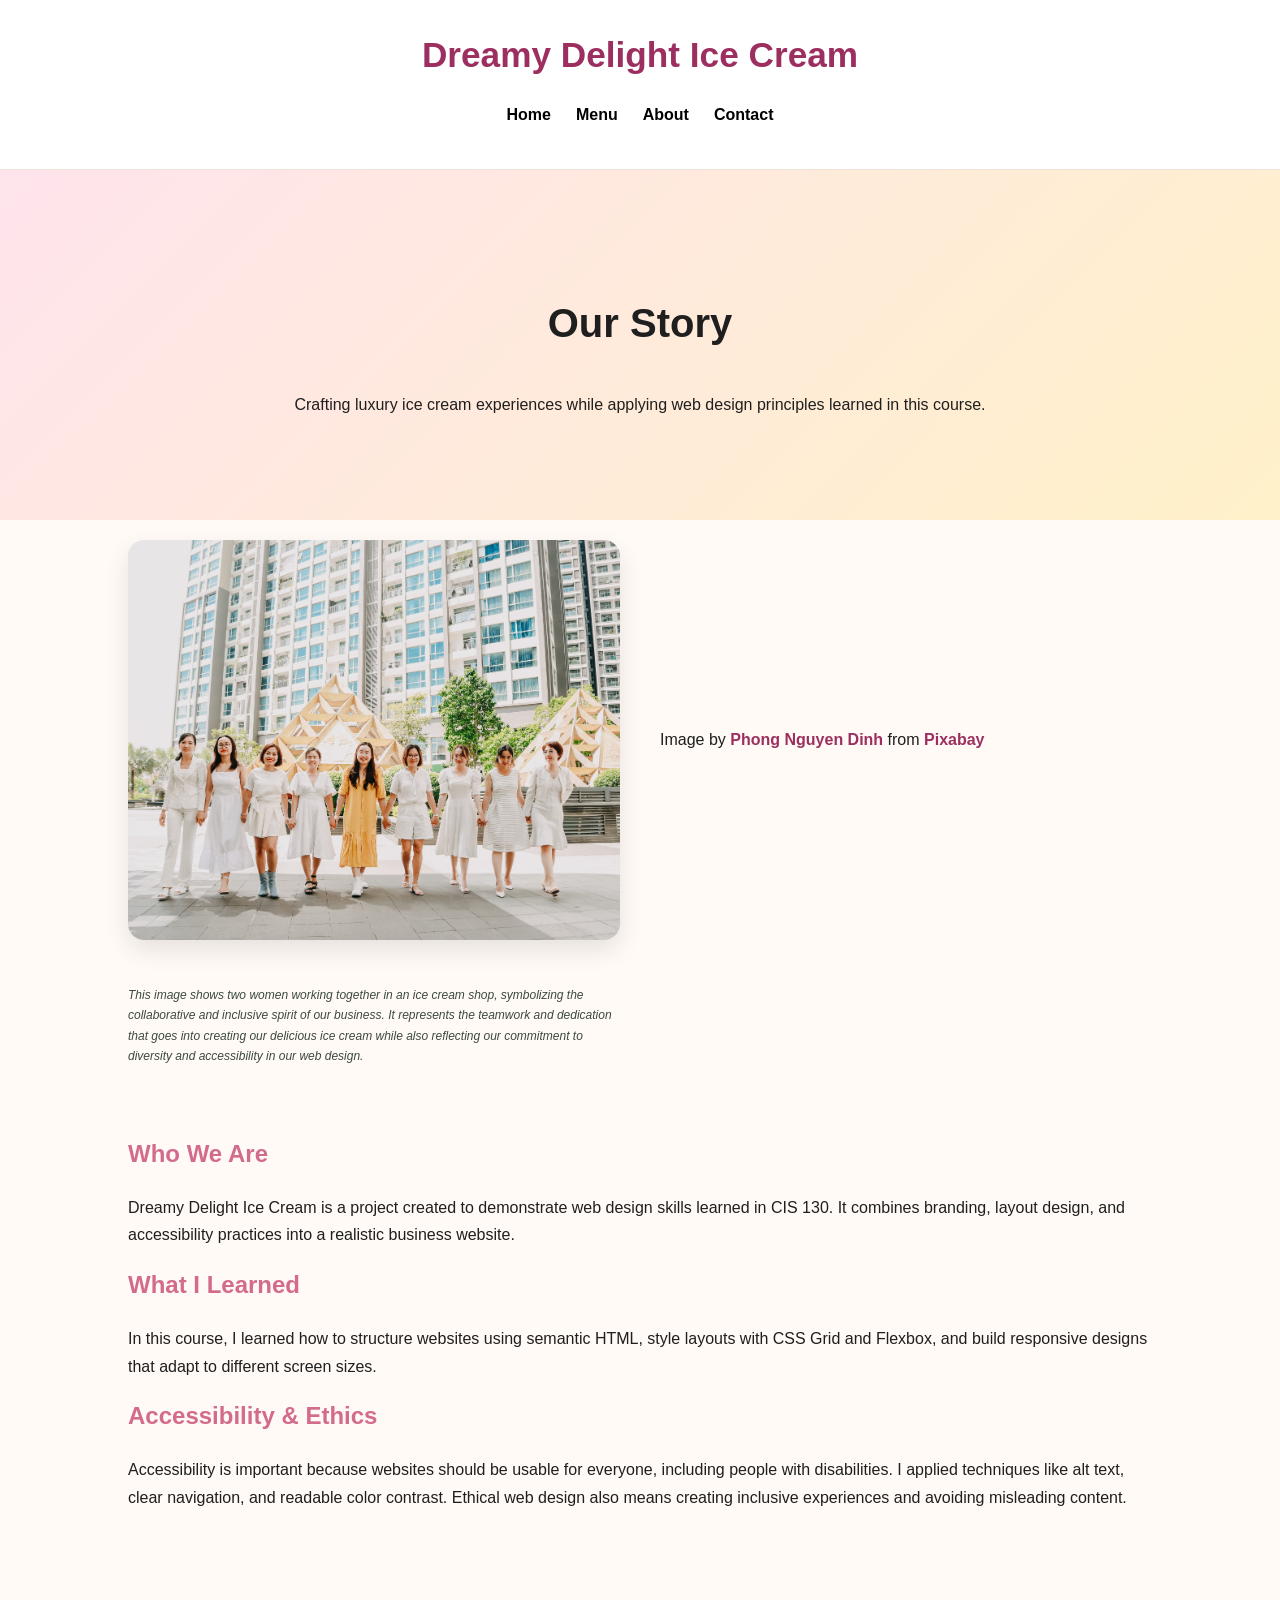
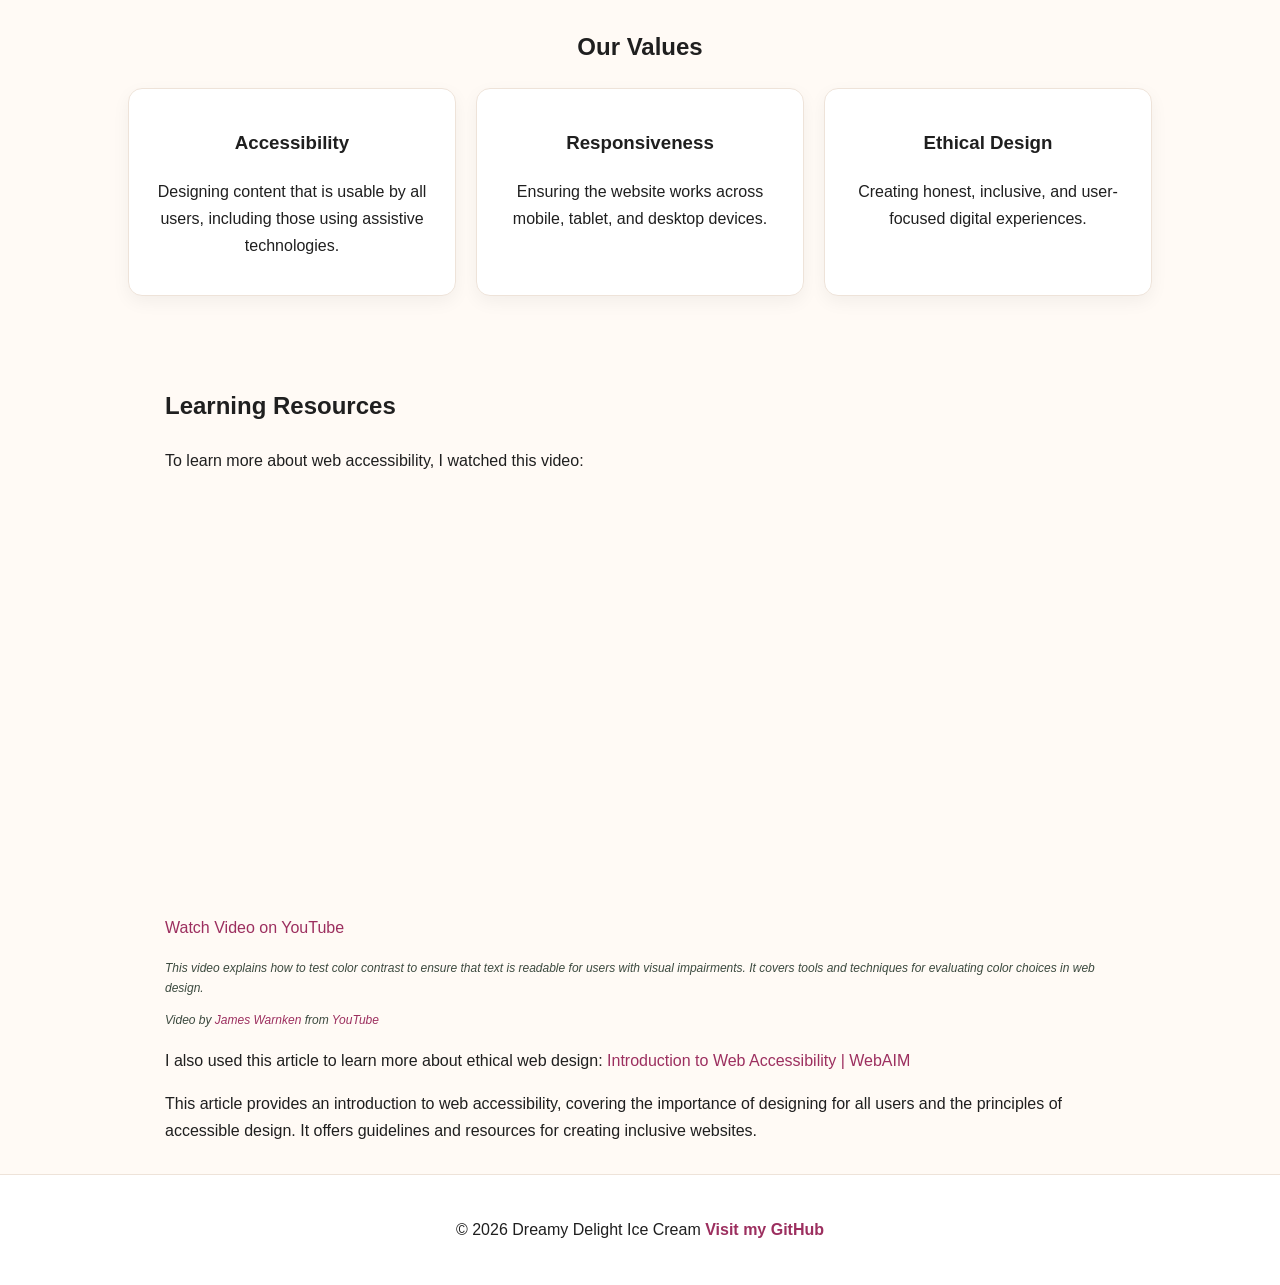
==== pages/about.html @ 5feffbff "Add files via upload" ====
<!-- About HTML Code -->

<!-- Images used in this project are sourced from Pixabay, a platform offering free images under the 
 Pixabay license. These images are free to use without attribution, but I have credited the photographers 
 here for ethical reasons.:

-->

<!DOCTYPE html>
<html lang="en">

<head>
    <meta charset="UTF-8">
    <meta name="viewport" content="width=device-width, initial-scale=1.0">
    <title>About | Dreamy Delight Ice Cream</title>
    <link rel="stylesheet" href="../styles.css">
</head>

<body>

    <a class="skip-link" href="#main-content">Skip to main content</a>

    <header class="site-header">
        <div class="name">Dreamy Delight Ice Cream</div>

        <nav aria-label="Main Navigation">
            <ul class="navbar-links">
                <li><a href="../index.html">Home</a></li>
                <li><a href="menu.html">Menu</a></li>
                <li><a href="about.html">About</a></li>
                <li><a href="contact.html">Contact</a></li>
            </ul>
        </nav>
    </header>

    <main id="main-content">
 
        <section class="about-hero fade-in">
            <div class="about-hero-content">
                <h1>Our Story</h1>
                <p>Crafting luxury ice cream experiences while applying web design principles learned in this course.
                </p>
            </div>
        </section>
 
        <section class="about-section fade-in">

            <div class="about-grid">
 
                <img src="../images/us.jpg" alt="Women working together" class="about-image" loading="lazy">
                <p>Image by <a
                        href="https://pixabay.com/users/peterpenphoto-24679275/?utm_source=link-attribution&utm_medium=referral&utm_campaign=image&utm_content=7297355">Phong
                        Nguyen Dinh</a> from <a
                        href="https://pixabay.com//?utm_source=link-attribution&utm_medium=referral&utm_campaign=image&utm_content=7297355">Pixabay</a>
                </p>

                <p class="description">
                    This image shows two women working together in an ice cream shop, symbolizing the collaborative and
                    inclusive spirit of our business. It represents the teamwork and dedication that goes into creating
                    our delicious ice cream while also reflecting our commitment to diversity and accessibility in our
                    web design.
                </p>
        </section>

        <section class="about-section fade-in">
            <div class="about-text">
                <h2>Who We Are</h2>
                <p>
                    Dreamy Delight Ice Cream is a project created to demonstrate web design skills learned in CIS
                    130.
                    It combines branding, layout design, and accessibility practices into a realistic business
                    website.
                </p>

                <h2>What I Learned</h2>
                <p>
                    In this course, I learned how to structure websites using semantic HTML, style layouts with CSS
                    Grid
                    and Flexbox, and build responsive designs that adapt to different screen sizes.
                </p>

                <h2>Accessibility & Ethics</h2>
                <p>
                    Accessibility is important because websites should be usable for everyone, including people with
                    disabilities. I applied techniques like alt text, clear navigation, and readable color contrast.
                    Ethical web design also means creating inclusive experiences and avoiding misleading content.
                </p>
            </div>

        </section>
 
        <section class="values fade-in">

            <h2>Our Values</h2>

            <div class="values-grid">

                <div class="value-card">
                    <h3>Accessibility</h3>
                    <p>Designing content that is usable by all users, including those using assistive technologies.</p>
                </div>

                <div class="value-card">
                    <h3>Responsiveness</h3>
                    <p>Ensuring the website works across mobile, tablet, and desktop devices.</p>
                </div>

                <div class="value-card">
                    <h3>Ethical Design</h3>
                    <p>Creating honest, inclusive, and user-focused digital experiences.</p>
                </div>

            </div>

        </section>
 
        <section class="section fade-in">
            <h2>Learning Resources</h2>

            <p>
                To learn more about web accessibility, I watched this video:
            </p>

            <iframe src="https://www.youtube.com/embed/4qglOhoN7Gc?si=ig3dPEOPK-w_dkqC"
                title="YouTube video player" 
                allow="accelerometer; autoplay; clipboard-write; encrypted-video; gyroscope; picture-in-picture; web-share"
                referrerpolicy="strict-origin-when-cross-origin" allowfullscreen loading="lazy"></iframe>

            <p class="download">
                <a href="https://www.youtube.com/watch?v=4qglOhoN7Gc" target="_blank">
                    Watch Video on YouTube</a>
            </p>

            <p class="description">
                This video explains how to test color contrast to ensure that text is readable for users with visual
                impairments. It covers tools and techniques for evaluating color choices in web design.
            </p>

            <p class="attribution">
                Video by
                <a href="https://www.youtube.com/@jameswarnken" target="_blank">James Warnken</a>
                from
                <a href="https://www.youtube.com/">YouTube</a>
            </p>

            <p>
                I also used this article to learn more about ethical web design:
                <a href="https://webaim.org/intro/" target="_blank">
                    Introduction to Web Accessibility | WebAIM
                </a>
            </p>

            <p>
                This article provides an introduction to web accessibility, covering the importance of designing for
                all users and the principles of accessible design. It offers guidelines and resources for creating
                inclusive websites.
            </p>
        </section>

    </main>

    <footer>
        <p>&copy; 2026 Dreamy Delight Ice Cream
            <a href="https://github.com/danny-smile">Visit my GitHub </a>
        </p>
    </footer>

</body>

</html>
---- styles.css ----
:root {
    --cream: #fffaf5;
    --pink: #9c2f5f;
    --gold: #ffd166;
    --dark: #1f1f1f;
    --muted: #000000;
    --border: #eee3d9;
}

body {
    margin: 0;
    font-family: Arial, sans-serif;
    background: var(--cream);
    color: var(--dark);
    line-height: 1.7;
}

.skip-link {
    position: absolute;
    top: -40px;
    left: 10px;
    background: white;
    padding: 8px 12px;
    border-radius: 6px;
    text-decoration: none;
    font-weight: bold;
    z-index: 1000;
}

.skip-link:focus {
    top: 10px;
}

.site-header {
    text-align: center;
    padding: 25px 15px;
    background: white;
    border-bottom: 1px solid var(--border);
}

.name {
    font-size: 2.2rem;
    color: var(--pink);
    font-weight: bold;
}

.navbar-links {
    list-style: none;
    display: flex;
    justify-content: center;
    gap: 25px;
    padding: 0;
}

.navbar-links a {
    text-decoration: none;
    color: var(--muted);
    font-weight: 600;
}

.navbar-links a:hover {
    color: var(--pink);
}

.hero-full {
    min-height: 70vh;
    display: flex;
    align-items: center;
    justify-content: center;
    text-align: center;

    background: linear-gradient(135deg, #ffe4ec, #fff1c9);
    position: relative;
    padding: 80px 20px;
}

.hero-content h1 {
    font-size: clamp(2.2rem, 5vw, 3rem);
    font-weight: 700;
    letter-spacing: -0.5px;
}

.tagline {
    margin-top: 15px;
    font-size: 1.1rem;
    color: var(--muted);
    line-height: 1.6;
}

@keyframes heroFade {
    to {
        opacity: 1;
        transform: translateY(0);
    }
}

.hero-actions {
    display: flex;
    justify-content: center;
    gap: 15px;
    flex-wrap: wrap;
}

.button {
    padding: 12px 20px;
    border-radius: 10px;
    font-weight: 600;
    text-decoration: none;
    transition: all 0.3s ease;
}

.button:hover,
.button:focus {
    transform: scale(1.05);
    opacity: 0.9;
}

.btn:focus {
    background-color: #222;
    color: white;
}

.button.primary {
    background: #ffd166;
    color: black;
}

.button.primary:hover {
    background: #ffbf3f;
}

.button.secondary {
    border: 1px solid #ddd;
    color: #333;
    background: white;
}

.button.secondary:hover {
    background: #f5f5f5;
}

.strip-card {
    display: flex;
    flex-direction: column;
    align-items: center;
    text-align: center;
    gap: 12px;
    background: white;
    padding: 15px;
    border-radius: 16px;
    transition: all 0.3s ease;
}

.strip-card img {
    width: 300px;
    height: 250px;
    object-fit: cover;
    border-radius: 16px;
}

.image-strip {
    display: flex;
    gap: 20px;
    padding: 60px 10%;
    flex-wrap: wrap;
    justify-content: center;
}

.strip-card:hover {
    transform: scale(1.03);
}

a:focus {
    outline: 3px solid var(--gold);
    outline-offset: 3px;
}

.strip-card h3 {
    color: var(--dark);
    font-size: 1.1rem;
    margin: 0;
}

.sr-only {
    position: absolute;
    width: 1px;
    height: 1px;
    overflow: hidden;
}

.section {
    max-width: 950px;
    margin: 30px auto;
    padding: 0 20px;
}

.section a {
    color: var(--pink);
    text-decoration: none;
}

.section a:hover {
    color: var(--dark);
    text-decoration: underline;
}

.grid {
    display: grid;
    grid-template-columns: repeat(auto-fit, minmax(220px, 1fr));
    gap: 20px;
}

.card {
    background: white;
    padding: 20px;
    border-radius: 14px;
    border: 1px solid var(--border);
    text-align: center;
}

.fade-in {
    opacity: 0;
    transform: translateY(30px);
    animation: fadeUp 1s ease forwards;
}

.fade-in:nth-of-type(1) {
    animation-delay: 0.2s;
}

.fade-in:nth-of-type(2) {
    animation-delay: 0.4s;
}

.fade-in:nth-of-type(3) {
    animation-delay: 0.6s;
}

.fade-in:nth-of-type(4) {
    animation-delay: 0.8s;
}

@keyframes fadeUp {
    to {
        opacity: 1;
        transform: translateY(0);
    }
}

a:focus, button:focus {
    outline: 3px solid #9c2f5f;
    outline-offset: 3px;
}

.videoItems audio {
    width: 100%;
    margin-top: 10px;
}

.fade-in .description,
.fade-in .attribution {
    font-style: italic;
    margin-top: 5px;
    color: #3c4a3f;
    font-size: 12px;
}

iframe {
    width: 100%;
    height: 400px;
    border: 0;
}

/* Menu design */
.menu-hero {
    height: 300px;
    background: linear-gradient(135deg, #ffe4ec, #fff1c9);
    display: flex;
    align-items: center;
    justify-content: center;
    text-align: center;
}

.menu-hero-content h1 {
    font-size: 2.5rem;
    margin: 0;
}

.product-grid {
    display: grid;
    grid-template-columns: repeat(auto-fit, minmax(230px, 1fr));
    gap: 25px;
    padding: 40px 8%; 
}

.product-card {
    transition: transform 0.25s ease, box-shadow 0.25s ease;
}

.product-card:hover {
    transform: translateY(-6px);
    box-shadow: 0 12px 30px rgba(0,0,0,0.08);
}

.product-image {
    width: 100%;
    height: 180px;
    object-fit: cover;
    border-radius: 12px;
}

.desc {
    font-size: 0.9rem;
    color: #000000;
    font-weight: 600;
}

.price {
    font-weight: bold;
    margin: 5px 0;
    color: #9c2f5f;
}

.btn {
    padding: 12px;
    background: #ffd166;
    border: none;
    border-radius: 8px;
    font-weight: bold;
    cursor: pointer;
}

.btn:hover {
    background: #ffbf3f;
}

/* About design */
.about-hero {
    height: 350px;
    background: linear-gradient(135deg, #ffe4ec, #fff1c9);
    display: flex;
    align-items: center;
    justify-content: center;
    text-align: center;
}

.about-hero-content h1 {
    font-size: 2.5rem;
}

.about-section {
    padding: 20px 10%;
}

.about-grid {
    display: grid;
    grid-template-columns: 1fr 1fr;
    gap: 40px;
    align-items: center;
}

.about-image {
    width: 100%;
    height: 400px;
    object-fit: cover;
    border-radius: 16px;
    box-shadow: 0 10px 25px rgba(0, 0, 0, 0.1);
}

.about-grid p a {
    color: var(--pink);
    text-decoration: none;
    font-weight: 600;
}

.about-grid p a:hover {
    color: var(--dark);
    text-decoration: underline;
}

.about-text h2 {
    color: #d36b8d;
    margin-top: 15px;
}

.values {
    text-align: center;
    padding: 60px 10%;
}

.values-grid {
    display: grid;
    grid-template-columns: repeat(auto-fit, minmax(220px, 1fr));
    gap: 20px;
    margin-top: 20px;
}

.value-card {
    background: white;
    padding: 20px;
    border-radius: 14px;
    border: 1px solid #eee3d9;
    box-shadow: 0 6px 18px rgba(0, 0, 0, 0.05);
}

@media (max-width: 800px) {
    .about-grid {
        grid-template-columns: 1fr;
        text-align: center;
    }

    .about-image {
        height: 250px;
    }
}

/* Contact design */
.contact-hero {
    height: 300px;
    background: linear-gradient(135deg, #ffe4ec, #fff1c9);
    display: flex;
    align-items: center;
    justify-content: center;
    text-align: center;
}

.contact-hero h1 {
    font-size: 2.5rem;
}

.contact-section {
    padding: 60px 10%;
}

.contact-grid {
    display: grid;
    grid-template-columns: 1fr 1fr;
    gap: 40px;
}

.contact-form {
    background: white;
    padding: 25px;
    border-radius: 16px;
    border: 1px solid #eee3d9;
    box-shadow: 0 6px 18px rgba(0, 0, 0, 0.05);
}

.contact-form form {
    display: flex;
    flex-direction: column;
    gap: 12px;
}

.contact-form input,
.contact-form textarea,
.contact-form select {
    padding: 10px;
    border: 1px solid #eee3d9;
    border-radius: 8px;
}

.contact-info {
    background: #fffaf5;
    padding: 25px;
    border-radius: 16px;
    border: 1px solid #eee3d9;
}

.map-section {
    text-align: center;
    padding: 40px 10%;
}

.map-container {
    margin-top: 20px;
}

.map-container iframe {
    width: 100%;
    height: 350px;
    border: none;
    border-radius: 16px;
}

.info-table {
    width: 100%;
    border-collapse: collapse;
    margin-top: 15px;
    background: white;
    border-radius: 12px;
    overflow: hidden;
    border: 1px solid #eee3d9;
}

.info-table th,
.info-table td {
    padding: 12px 14px;
    text-align: left;
    border-bottom: 1px solid #eee3d9;
}

.info-table th {
    background: #fff1c9;
    font-weight: 700;
    width: 40%;
}

.info-table td {
    color: #444;
}

.info-table tr:last-child th,
.info-table tr:last-child td {
    border-bottom: none;
}

.featured-banner {
    background: linear-gradient(135deg, #fbeaff, #ffe4ec);
    text-align: center;
    padding: 60px 20px;
    margin: 40px 0;
    border-radius: 20px;
}

.featured-label {
    font-size: 0.9rem;
    letter-spacing: 1px;
    text-transform: uppercase;
    color: #555;
    margin-bottom: 10px;
}

.featured-banner h2 {
    font-size: 2.5rem;
    margin: 10px 0;
}

.featured-desc {
    max-width: 500px;
    margin: 0 auto 20px;
    color: #444;
}

.featured-banner .button {
    margin-top: 10px;
}

.external-link {
    color: #d36b8d;
    font-weight: bold;
    text-decoration: none;
}

.external-link:hover {
    color: #1f1f1f;
    text-decoration: underline;
}

.video-section video {
    width: 100%;
    max-width: 900px;
    height: auto;
    display: block;
    margin: 20px auto;
    border-radius: 14px;
    box-shadow: 0 8px 20px rgba(0, 0, 0, 0.12);
}
 
.video-section {
    padding: 40px 10%;
    text-align: center;
}
 
.video-section h2 {
    margin-bottom: 20px;
    color: var(--pink);
}

.video-section h3 {
    margin-top: 15px;
    margin-bottom: 10px; 
}
 
.video-section p {
    max-width: 700px;
    margin: 10px auto;
    color: #444;
    line-height: 1.6;
}

.video-section a {
    color: var(--pink);
    text-decoration: none;
    font-weight: 600;
}

.video-section a:hover {
    color: var(--dark);
    text-decoration: underline;
}   

footer {
    text-align: center;
    padding: 25px;
    background: white;
    border-top: 1px solid var(--border);
}

footer a {
    color: var(--pink);
    text-decoration: none;
    font-weight: bold;
}

footer a:hover {
    text-decoration: underline;
    color: var(--dark);
} 

 
@media (max-width: 900px) {
    .site-header {
        flex-direction: column;
        text-align: center;
    }
}
 
@media (max-width: 600px) {
    html {
        font-size: 15px;
    }

    .navbar-links {
        flex-direction: column;
        align-items: center;
    }

    section {
        padding: 1.2rem 0.8rem;
    }
}
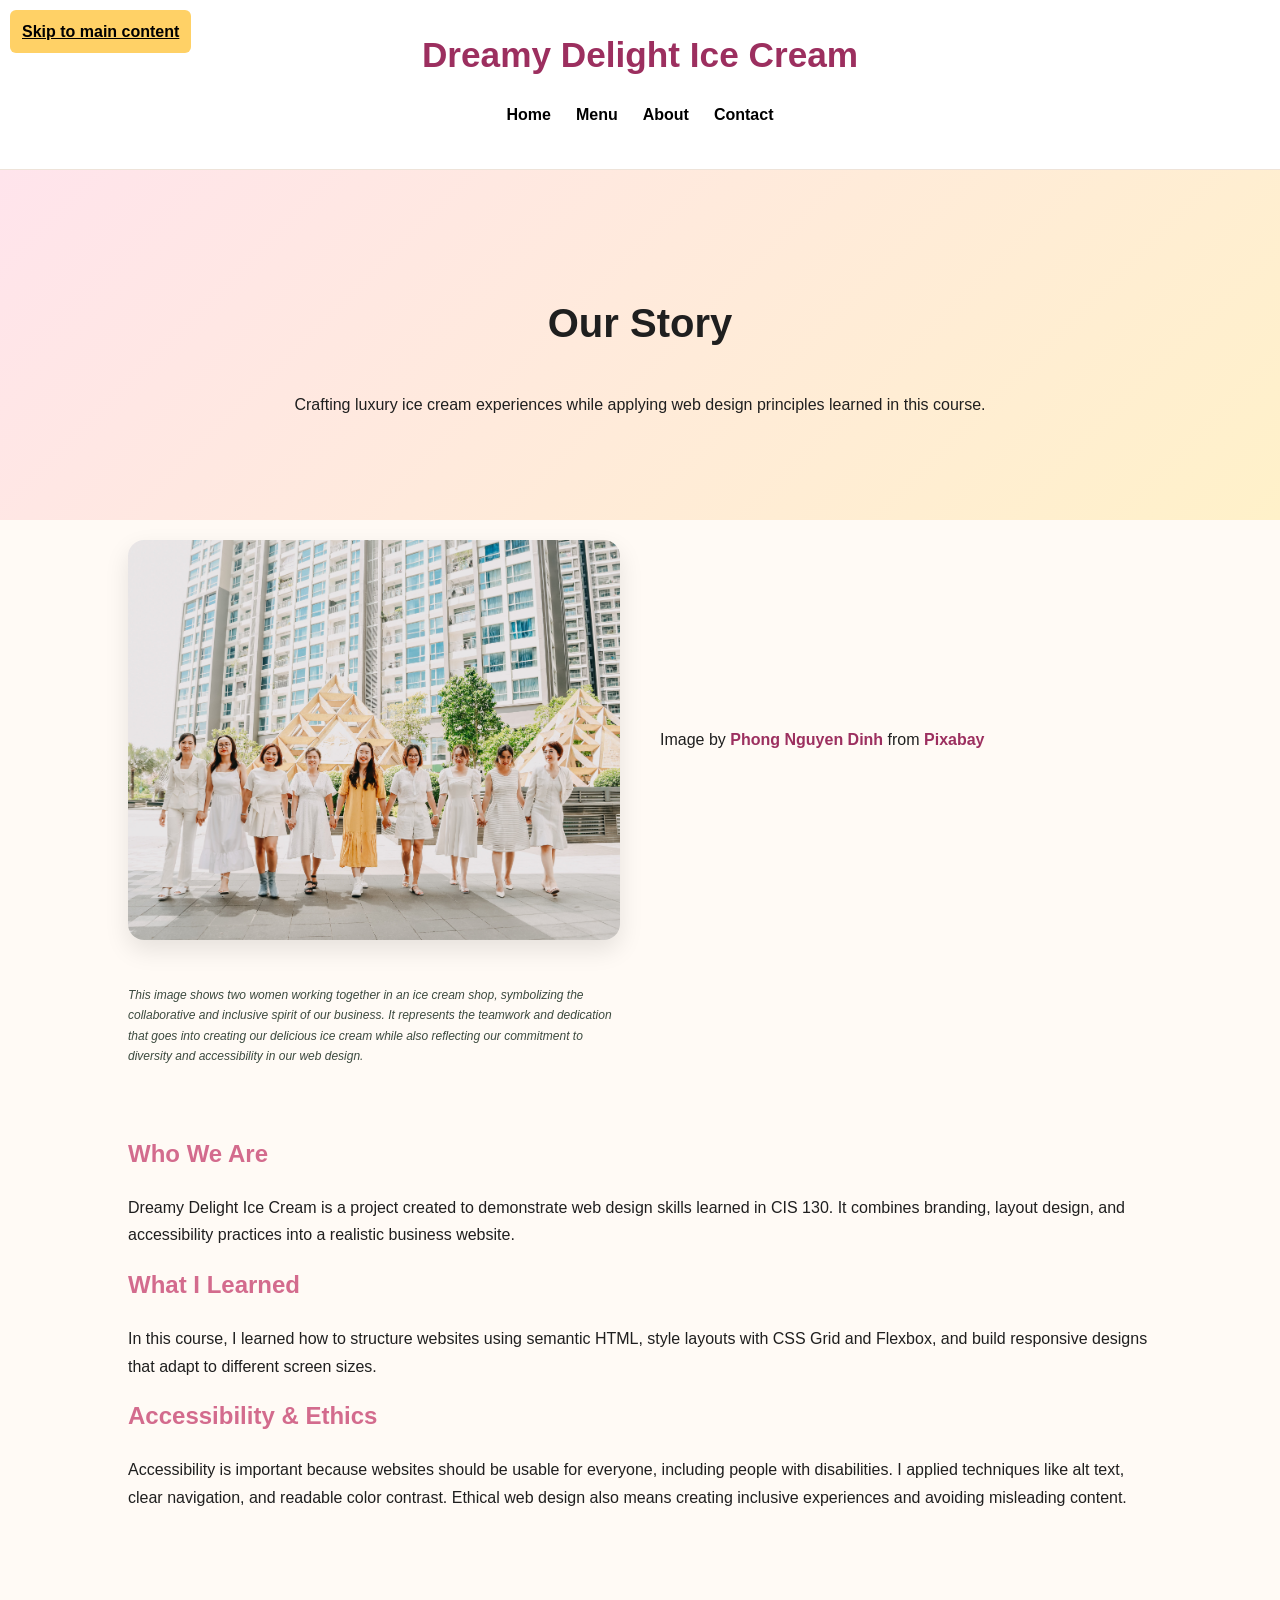
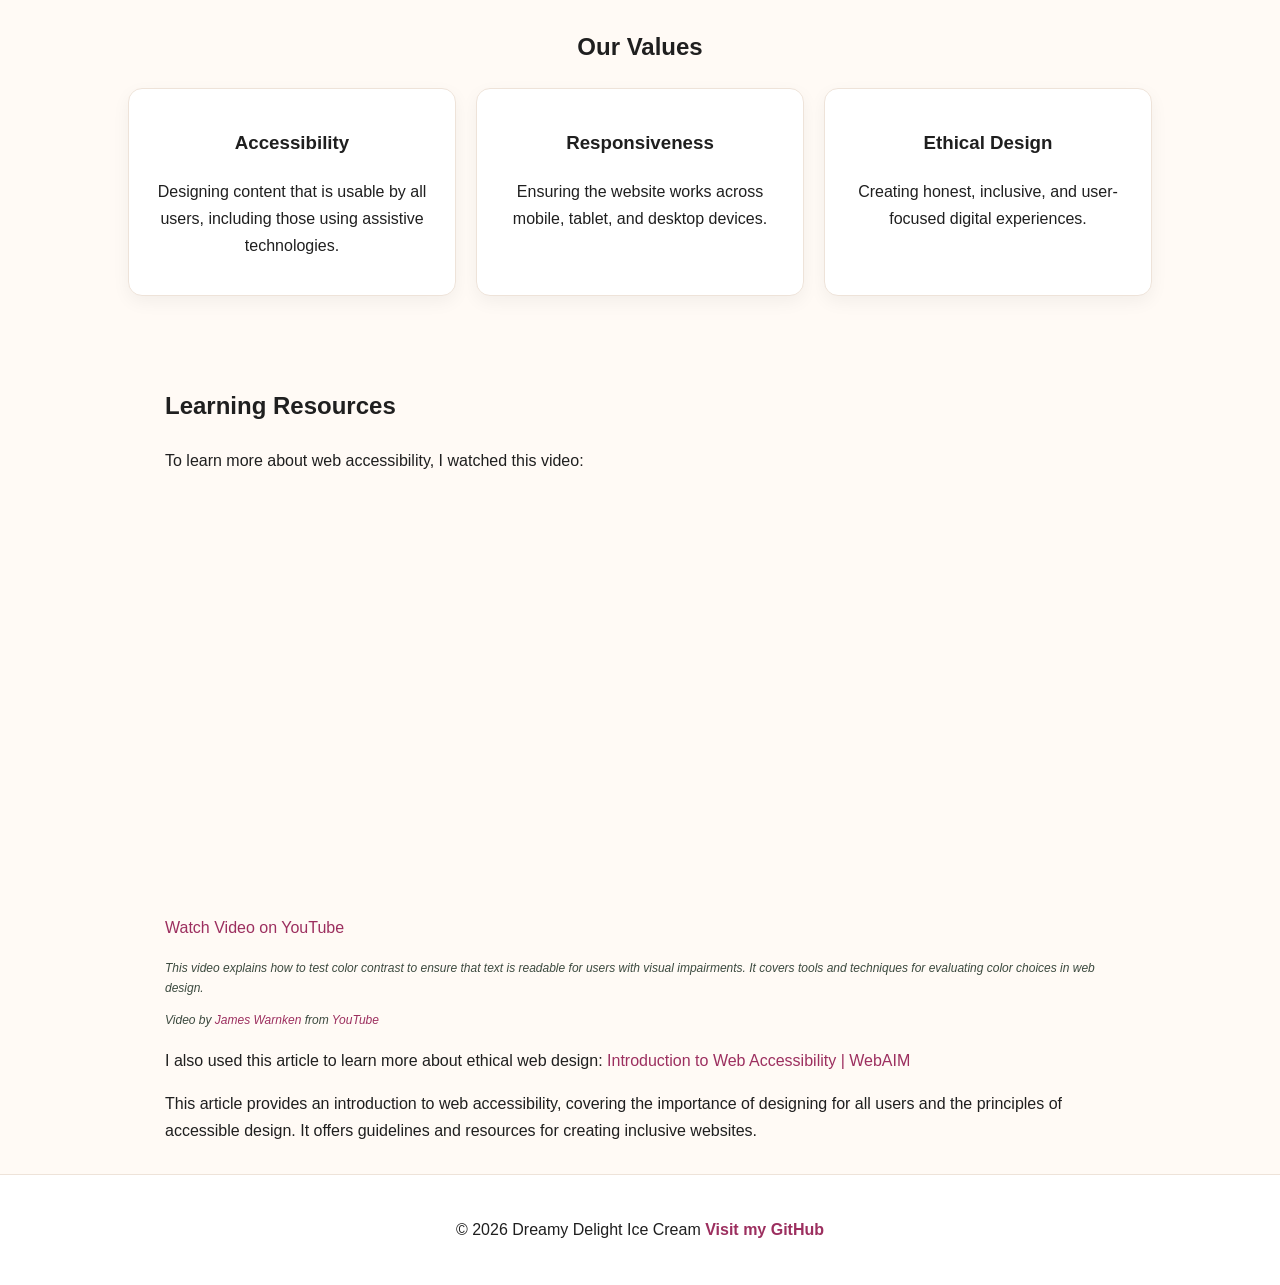
==== commit 01e0eb10: "Initial update" ====
--- a/pages/about.html
+++ b/pages/about.html
@@ -19,152 +19,157 @@
 <body>
 
     <a class="skip-link" href="#main-content">Skip to main content</a>
+    <div class="layout">
 
-    <header class="site-header">
-        <div class="name">Dreamy Delight Ice Cream</div>
+        <header class="site-header">
+            <div class="name">Dreamy Delight Ice Cream</div>
 
-        <nav aria-label="Main Navigation">
-            <ul class="navbar-links">
-                <li><a href="../index.html">Home</a></li>
-                <li><a href="menu.html">Menu</a></li>
-                <li><a href="about.html">About</a></li>
-                <li><a href="contact.html">Contact</a></li>
-            </ul>
-        </nav>
-    </header>
+            <nav aria-label="Main Navigation">
+                <ul class="navbar-links">
+                    <li><a href="../index.html">Home</a></li>
+                    <li><a href="menu.html">Menu</a></li>
+                    <li><a href="about.html">About</a></li>
+                    <li><a href="contact.html">Contact</a></li>
+                </ul>
+            </nav>
+        </header>
 
-    <main id="main-content">
- 
-        <section class="about-hero fade-in">
-            <div class="about-hero-content">
-                <h1>Our Story</h1>
-                <p>Crafting luxury ice cream experiences while applying web design principles learned in this course.
+        <main id="main-content">
+
+            <section class="about-hero fade-in">
+                <div class="about-hero-content">
+                    <h1>Our Story</h1>
+                    <p>Crafting luxury ice cream experiences while applying web design principles learned in this
+                        course.
+                    </p>
+                </div>
+            </section>
+
+            <section class="about-section fade-in">
+
+                <div class="about-grid">
+
+                    <img src="../images/us.jpg" alt="Women working together" class="about-image" loading="lazy">
+                    <p>Image by <a
+                            href="https://pixabay.com/users/peterpenphoto-24679275/?utm_source=link-attribution&utm_medium=referral&utm_campaign=image&utm_content=7297355">Phong
+                            Nguyen Dinh</a> from <a
+                            href="https://pixabay.com//?utm_source=link-attribution&utm_medium=referral&utm_campaign=image&utm_content=7297355">Pixabay</a>
+                    </p>
+
+                    <p class="description">
+                        This image shows two women working together in an ice cream shop, symbolizing the collaborative
+                        and
+                        inclusive spirit of our business. It represents the teamwork and dedication that goes into
+                        creating
+                        our delicious ice cream while also reflecting our commitment to diversity and accessibility in
+                        our
+                        web design.
+                    </p>
+            </section>
+
+            <section class="about-section fade-in">
+                <div class="about-text">
+                    <h2>Who We Are</h2>
+                    <p>
+                        Dreamy Delight Ice Cream is a project created to demonstrate web design skills learned in CIS
+                        130.
+                        It combines branding, layout design, and accessibility practices into a realistic business
+                        website.
+                    </p>
+
+                    <h2>What I Learned</h2>
+                    <p>
+                        In this course, I learned how to structure websites using semantic HTML, style layouts with CSS
+                        Grid
+                        and Flexbox, and build responsive designs that adapt to different screen sizes.
+                    </p>
+
+                    <h2>Accessibility & Ethics</h2>
+                    <p>
+                        Accessibility is important because websites should be usable for everyone, including people with
+                        disabilities. I applied techniques like alt text, clear navigation, and readable color contrast.
+                        Ethical web design also means creating inclusive experiences and avoiding misleading content.
+                    </p>
+                </div>
+
+            </section>
+
+            <section class="values fade-in">
+
+                <h2>Our Values</h2>
+
+                <div class="values-grid">
+
+                    <div class="value-card">
+                        <h3>Accessibility</h3>
+                        <p>Designing content that is usable by all users, including those using assistive technologies.
+                        </p>
+                    </div>
+
+                    <div class="value-card">
+                        <h3>Responsiveness</h3>
+                        <p>Ensuring the website works across mobile, tablet, and desktop devices.</p>
+                    </div>
+
+                    <div class="value-card">
+                        <h3>Ethical Design</h3>
+                        <p>Creating honest, inclusive, and user-focused digital experiences.</p>
+                    </div>
+
+                </div>
+
+            </section>
+
+            <section class="section fade-in">
+                <h2>Learning Resources</h2>
+
+                <p>
+                    To learn more about web accessibility, I watched this video:
                 </p>
-            </div>
-        </section>
- 
-        <section class="about-section fade-in">
 
-            <div class="about-grid">
- 
-                <img src="../images/us.jpg" alt="Women working together" class="about-image" loading="lazy">
-                <p>Image by <a
-                        href="https://pixabay.com/users/peterpenphoto-24679275/?utm_source=link-attribution&utm_medium=referral&utm_campaign=image&utm_content=7297355">Phong
-                        Nguyen Dinh</a> from <a
-                        href="https://pixabay.com//?utm_source=link-attribution&utm_medium=referral&utm_campaign=image&utm_content=7297355">Pixabay</a>
+                <iframe src="https://www.youtube.com/embed/4qglOhoN7Gc?si=ig3dPEOPK-w_dkqC" title="YouTube video player"
+                    allow="accelerometer; autoplay; clipboard-write; encrypted-video; gyroscope; picture-in-picture; web-share"
+                    referrerpolicy="strict-origin-when-cross-origin" allowfullscreen loading="lazy"></iframe>
+
+                <p class="download">
+                    <a href="https://www.youtube.com/watch?v=4qglOhoN7Gc" target="_blank">
+                        Watch Video on YouTube</a>
                 </p>
 
                 <p class="description">
-                    This image shows two women working together in an ice cream shop, symbolizing the collaborative and
-                    inclusive spirit of our business. It represents the teamwork and dedication that goes into creating
-                    our delicious ice cream while also reflecting our commitment to diversity and accessibility in our
-                    web design.
-                </p>
-        </section>
-
-        <section class="about-section fade-in">
-            <div class="about-text">
-                <h2>Who We Are</h2>
-                <p>
-                    Dreamy Delight Ice Cream is a project created to demonstrate web design skills learned in CIS
-                    130.
-                    It combines branding, layout design, and accessibility practices into a realistic business
-                    website.
+                    This video explains how to test color contrast to ensure that text is readable for users with visual
+                    impairments. It covers tools and techniques for evaluating color choices in web design.
                 </p>
 
-                <h2>What I Learned</h2>
-                <p>
-                    In this course, I learned how to structure websites using semantic HTML, style layouts with CSS
-                    Grid
-                    and Flexbox, and build responsive designs that adapt to different screen sizes.
+                <p class="attribution">
+                    Video by
+                    <a href="https://www.youtube.com/@jameswarnken" target="_blank">James Warnken</a>
+                    from
+                    <a href="https://www.youtube.com/">YouTube</a>
                 </p>
 
-                <h2>Accessibility & Ethics</h2>
                 <p>
-                    Accessibility is important because websites should be usable for everyone, including people with
-                    disabilities. I applied techniques like alt text, clear navigation, and readable color contrast.
-                    Ethical web design also means creating inclusive experiences and avoiding misleading content.
+                    I also used this article to learn more about ethical web design:
+                    <a href="https://webaim.org/intro/" target="_blank">
+                        Introduction to Web Accessibility | WebAIM
+                    </a>
                 </p>
-            </div>
 
-        </section>
- 
-        <section class="values fade-in">
+                <p>
+                    This article provides an introduction to web accessibility, covering the importance of designing for
+                    all users and the principles of accessible design. It offers guidelines and resources for creating
+                    inclusive websites.
+                </p>
+            </section>
 
-            <h2>Our Values</h2>
+        </main>
 
-            <div class="values-grid">
-
-                <div class="value-card">
-                    <h3>Accessibility</h3>
-                    <p>Designing content that is usable by all users, including those using assistive technologies.</p>
-                </div>
-
-                <div class="value-card">
-                    <h3>Responsiveness</h3>
-                    <p>Ensuring the website works across mobile, tablet, and desktop devices.</p>
-                </div>
-
-                <div class="value-card">
-                    <h3>Ethical Design</h3>
-                    <p>Creating honest, inclusive, and user-focused digital experiences.</p>
-                </div>
-
-            </div>
-
-        </section>
- 
-        <section class="section fade-in">
-            <h2>Learning Resources</h2>
-
-            <p>
-                To learn more about web accessibility, I watched this video:
+        <footer>
+            <p>&copy; 2026 Dreamy Delight Ice Cream
+                <a href="https://github.com/danny-smile">Visit my GitHub </a>
             </p>
-
-            <iframe src="https://www.youtube.com/embed/4qglOhoN7Gc?si=ig3dPEOPK-w_dkqC"
-                title="YouTube video player" 
-                allow="accelerometer; autoplay; clipboard-write; encrypted-video; gyroscope; picture-in-picture; web-share"
-                referrerpolicy="strict-origin-when-cross-origin" allowfullscreen loading="lazy"></iframe>
-
-            <p class="download">
-                <a href="https://www.youtube.com/watch?v=4qglOhoN7Gc" target="_blank">
-                    Watch Video on YouTube</a>
-            </p>
-
-            <p class="description">
-                This video explains how to test color contrast to ensure that text is readable for users with visual
-                impairments. It covers tools and techniques for evaluating color choices in web design.
-            </p>
-
-            <p class="attribution">
-                Video by
-                <a href="https://www.youtube.com/@jameswarnken" target="_blank">James Warnken</a>
-                from
-                <a href="https://www.youtube.com/">YouTube</a>
-            </p>
-
-            <p>
-                I also used this article to learn more about ethical web design:
-                <a href="https://webaim.org/intro/" target="_blank">
-                    Introduction to Web Accessibility | WebAIM
-                </a>
-            </p>
-
-            <p>
-                This article provides an introduction to web accessibility, covering the importance of designing for
-                all users and the principles of accessible design. It offers guidelines and resources for creating
-                inclusive websites.
-            </p>
-        </section>
-
-    </main>
-
-    <footer>
-        <p>&copy; 2026 Dreamy Delight Ice Cream
-            <a href="https://github.com/danny-smile">Visit my GitHub </a>
-        </p>
-    </footer>
-
+        </footer>
+    </div>
 </body>
 
 </html>
--- a/styles.css
+++ b/styles.css
@@ -17,18 +17,20 @@
 
 .skip-link {
     position: absolute;
-    top: -40px;
+    background: var(--gold);
+    top: 10px;
     left: 10px;
-    background: white;
+    color: black;
     padding: 8px 12px;
     border-radius: 6px;
-    text-decoration: none;
     font-weight: bold;
     z-index: 1000;
+    transition: transform 0.2s ease;
 }
 
 .skip-link:focus {
-    top: 10px;
+    transform: translateY(0);
+    opacity: 1;
 }
 
 .site-header {
@@ -36,6 +38,7 @@
     padding: 25px 15px;
     background: white;
     border-bottom: 1px solid var(--border);
+    grid-area: header;
 }
 
 .name {
@@ -68,7 +71,7 @@
     align-items: center;
     justify-content: center;
     text-align: center;
-
+    grid-area: hero;
     background: linear-gradient(135deg, #ffe4ec, #fff1c9);
     position: relative;
     padding: 80px 20px;
@@ -247,7 +250,8 @@
     }
 }
 
-a:focus, button:focus {
+a:focus,
+button:focus {
     outline: 3px solid #9c2f5f;
     outline-offset: 3px;
 }
@@ -290,7 +294,7 @@
     display: grid;
     grid-template-columns: repeat(auto-fit, minmax(230px, 1fr));
     gap: 25px;
-    padding: 40px 8%; 
+    padding: 40px 8%;
 }
 
 .product-card {
@@ -299,7 +303,7 @@
 
 .product-card:hover {
     transform: translateY(-6px);
-    box-shadow: 0 12px 30px rgba(0,0,0,0.08);
+    box-shadow: 0 12px 30px rgba(0, 0, 0, 0.08);
 }
 
 .product-image {
@@ -566,12 +570,12 @@
     border-radius: 14px;
     box-shadow: 0 8px 20px rgba(0, 0, 0, 0.12);
 }
- 
+
 .video-section {
     padding: 40px 10%;
     text-align: center;
 }
- 
+
 .video-section h2 {
     margin-bottom: 20px;
     color: var(--pink);
@@ -579,9 +583,9 @@
 
 .video-section h3 {
     margin-top: 15px;
-    margin-bottom: 10px; 
-}
- 
+    margin-bottom: 10px;
+}
+
 .video-section p {
     max-width: 700px;
     margin: 10px auto;
@@ -598,13 +602,14 @@
 .video-section a:hover {
     color: var(--dark);
     text-decoration: underline;
-}   
+}
 
 footer {
     text-align: center;
     padding: 25px;
     background: white;
     border-top: 1px solid var(--border);
+    grid-area: footer;
 }
 
 footer a {
@@ -616,16 +621,16 @@
 footer a:hover {
     text-decoration: underline;
     color: var(--dark);
-} 
-
- 
+}
+
+
 @media (max-width: 900px) {
     .site-header {
         flex-direction: column;
         text-align: center;
     }
 }
- 
+
 @media (max-width: 600px) {
     html {
         font-size: 15px;
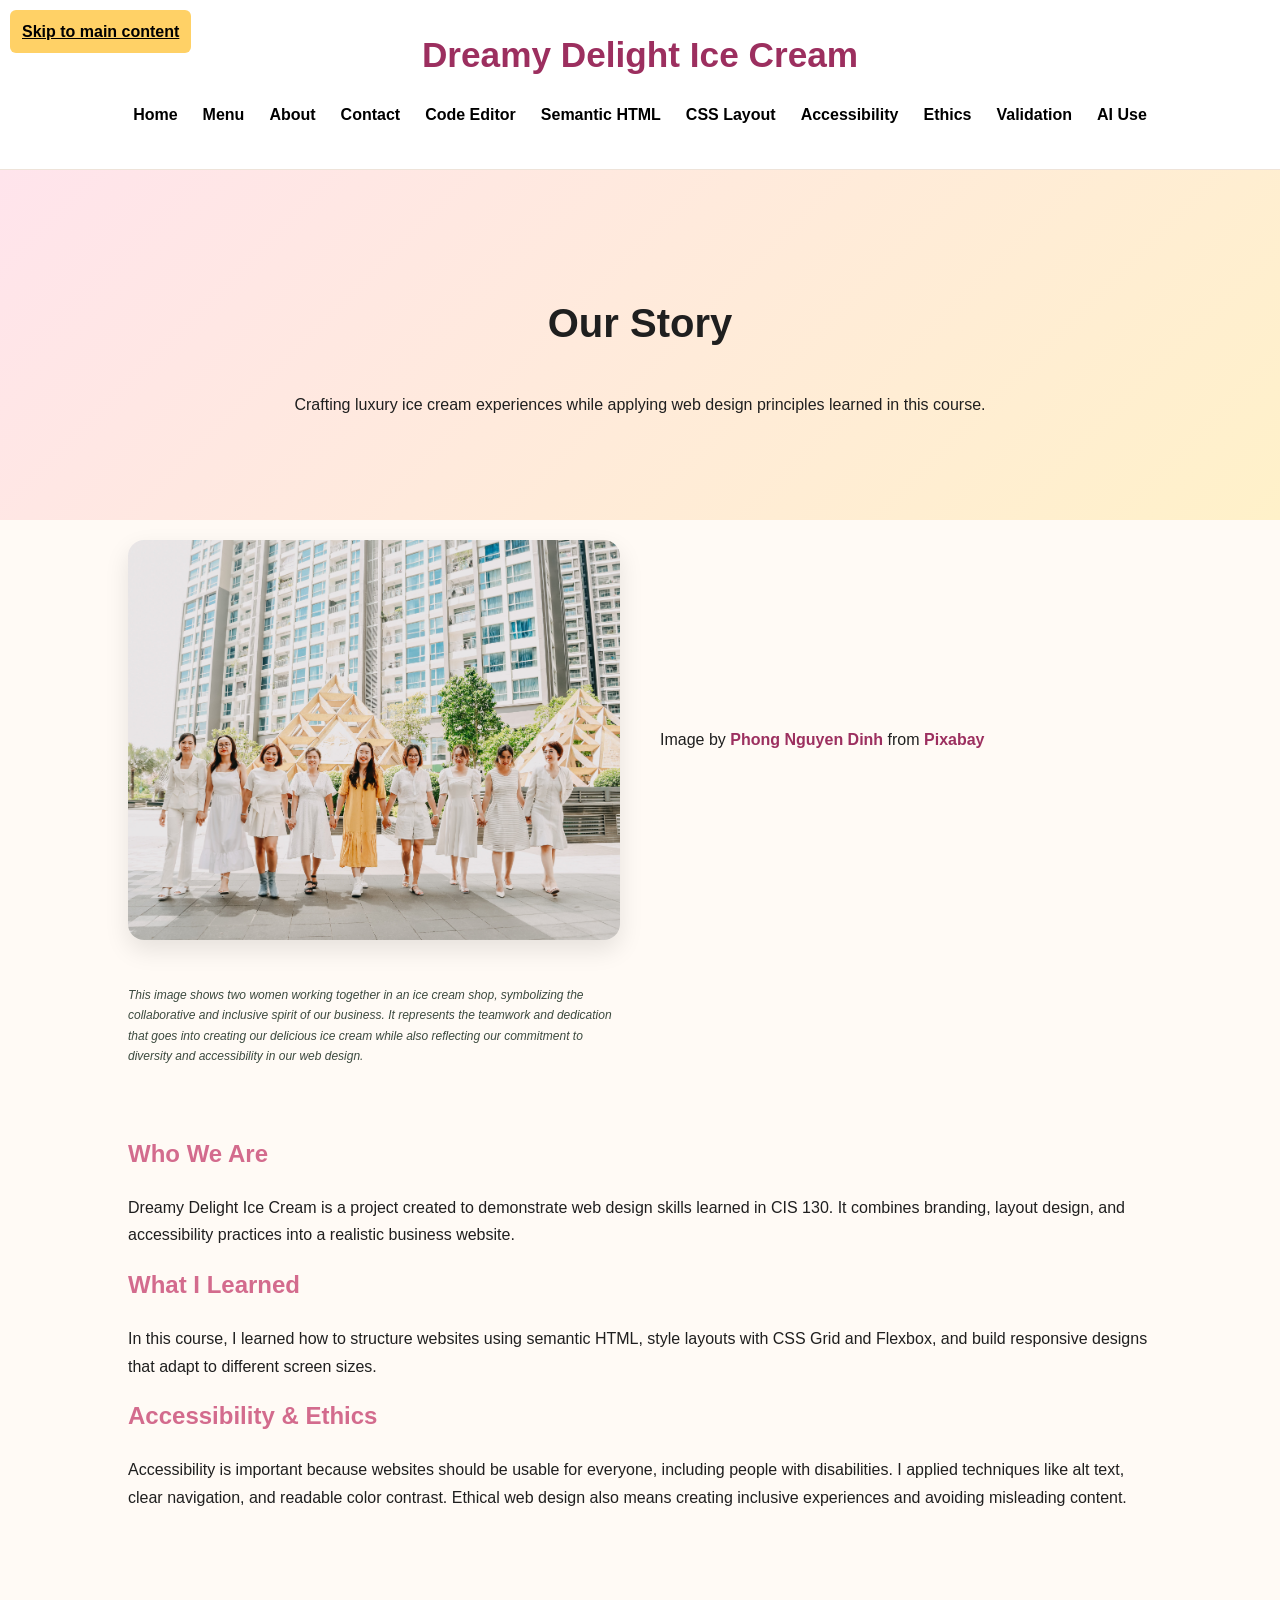
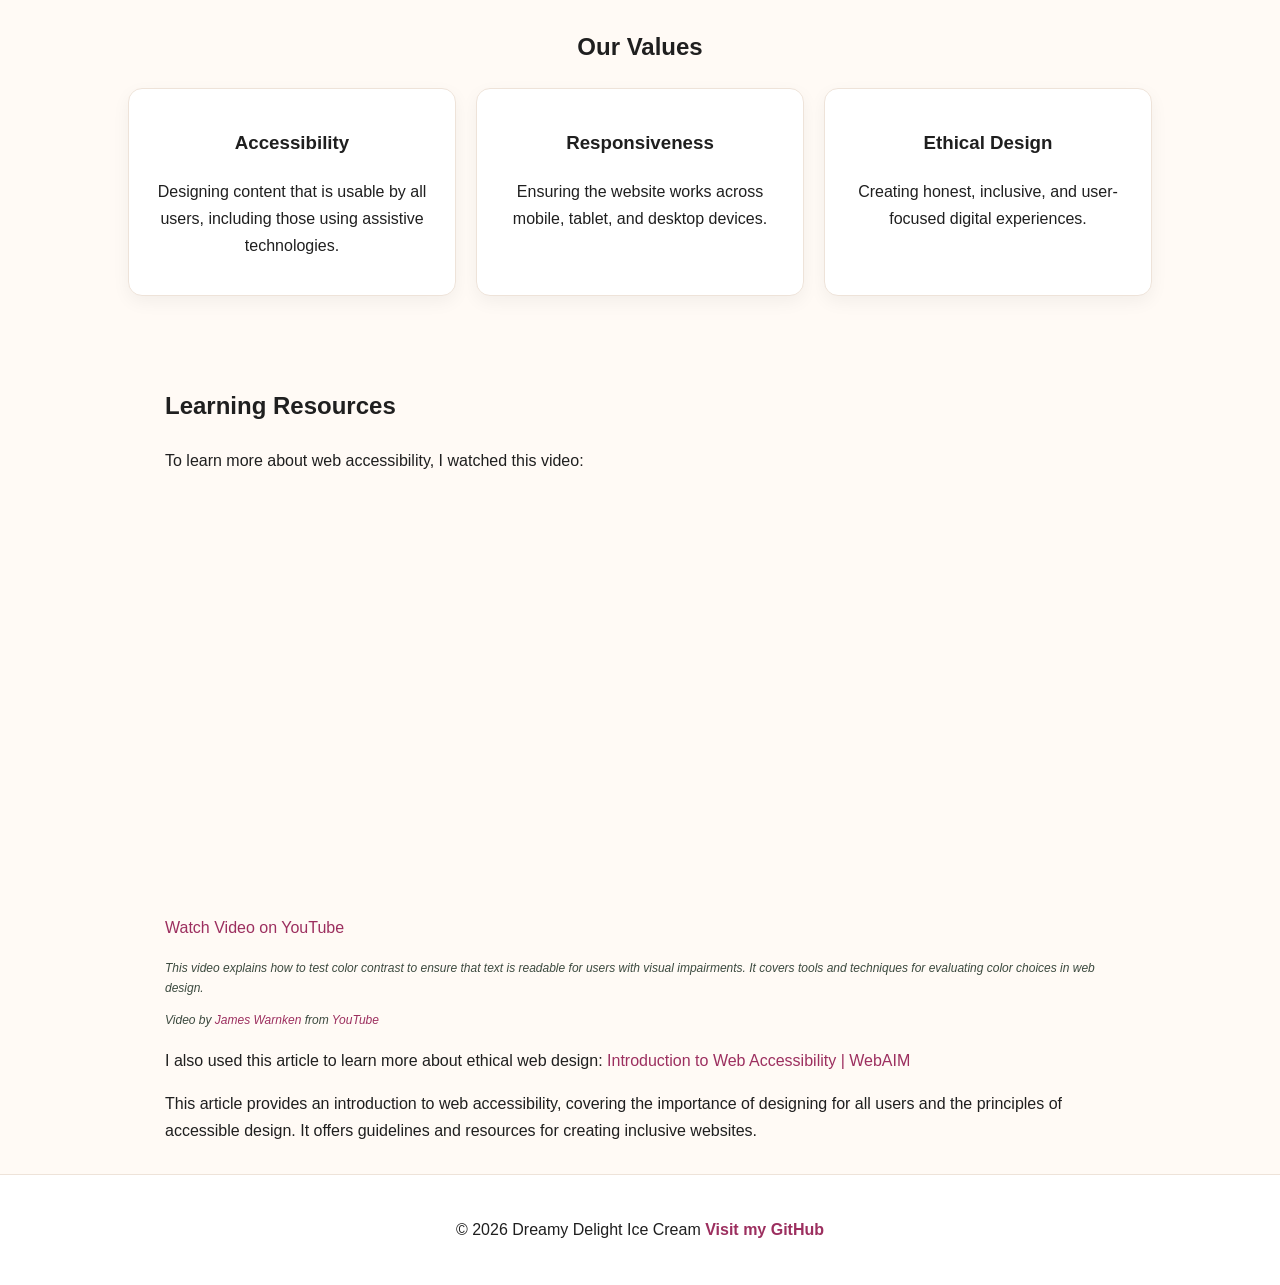
==== commit 4784a9cd: "Updated website project" ====
--- a/pages/about.html
+++ b/pages/about.html
@@ -30,6 +30,13 @@
                     <li><a href="menu.html">Menu</a></li>
                     <li><a href="about.html">About</a></li>
                     <li><a href="contact.html">Contact</a></li>
+                    <li><a href="code-editor.html">Code Editor</a></li>
+                    <li><a href="semantic.html">Semantic HTML</a></li>
+                    <li><a href="css-layout.html">CSS Layout</a></li>
+                    <li><a href="accessibility.html">Accessibility</a></li>
+                    <li><a href="ethics.html">Ethics</a></li>
+                    <li><a href="validation.html">Validation</a></li>
+                    <li><a href="ai-use.html">AI Use</a></li>
                 </ul>
             </nav>
         </header>
--- a/styles.css
+++ b/styles.css
@@ -52,7 +52,7 @@
     display: flex;
     justify-content: center;
     gap: 25px;
-    padding: 0;
+    padding: 0; 
 }
 
 .navbar-links a {
@@ -211,6 +211,19 @@
     display: grid;
     grid-template-columns: repeat(auto-fit, minmax(220px, 1fr));
     gap: 20px;
+}
+
+.layout {
+    display: grid;
+    grid-template-areas:
+        "header"
+        "hero"
+        "main"
+        "footer";
+}
+
+main {
+    grid-area: main; 
 }
 
 .card {
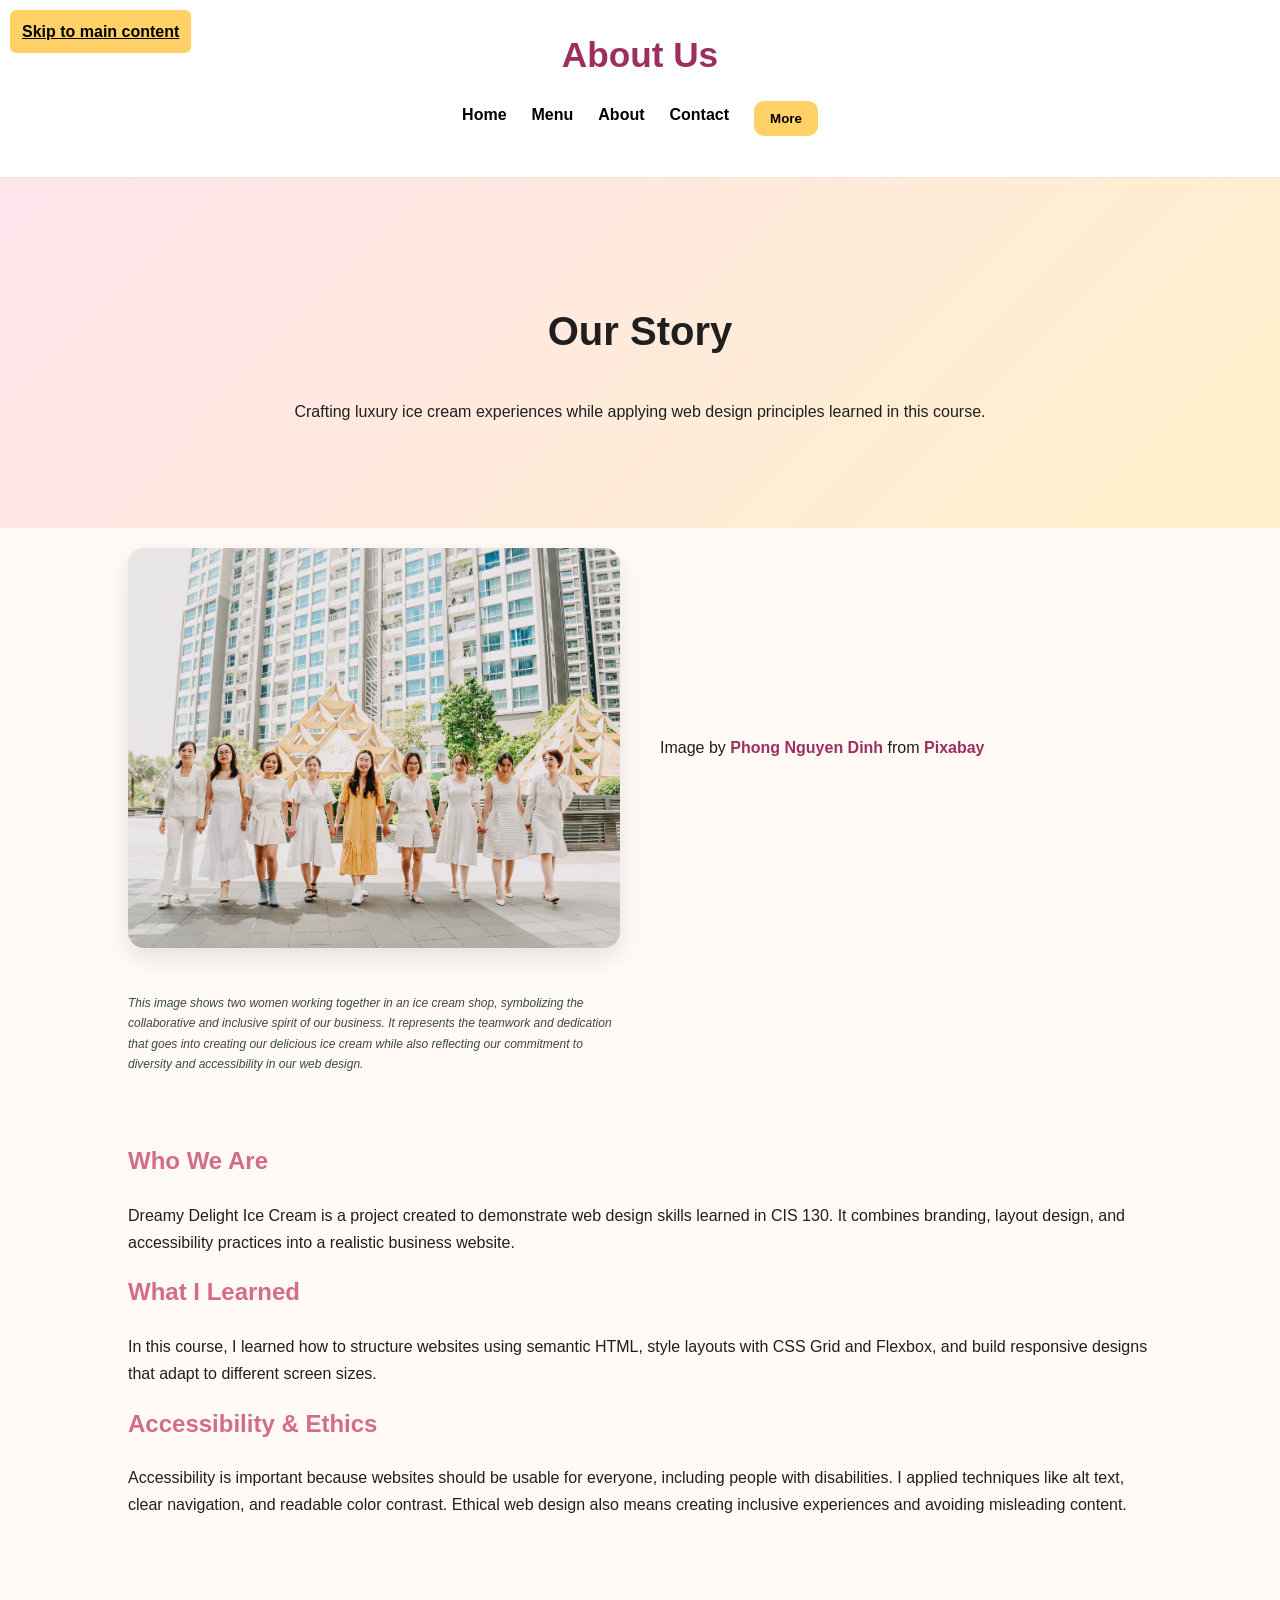
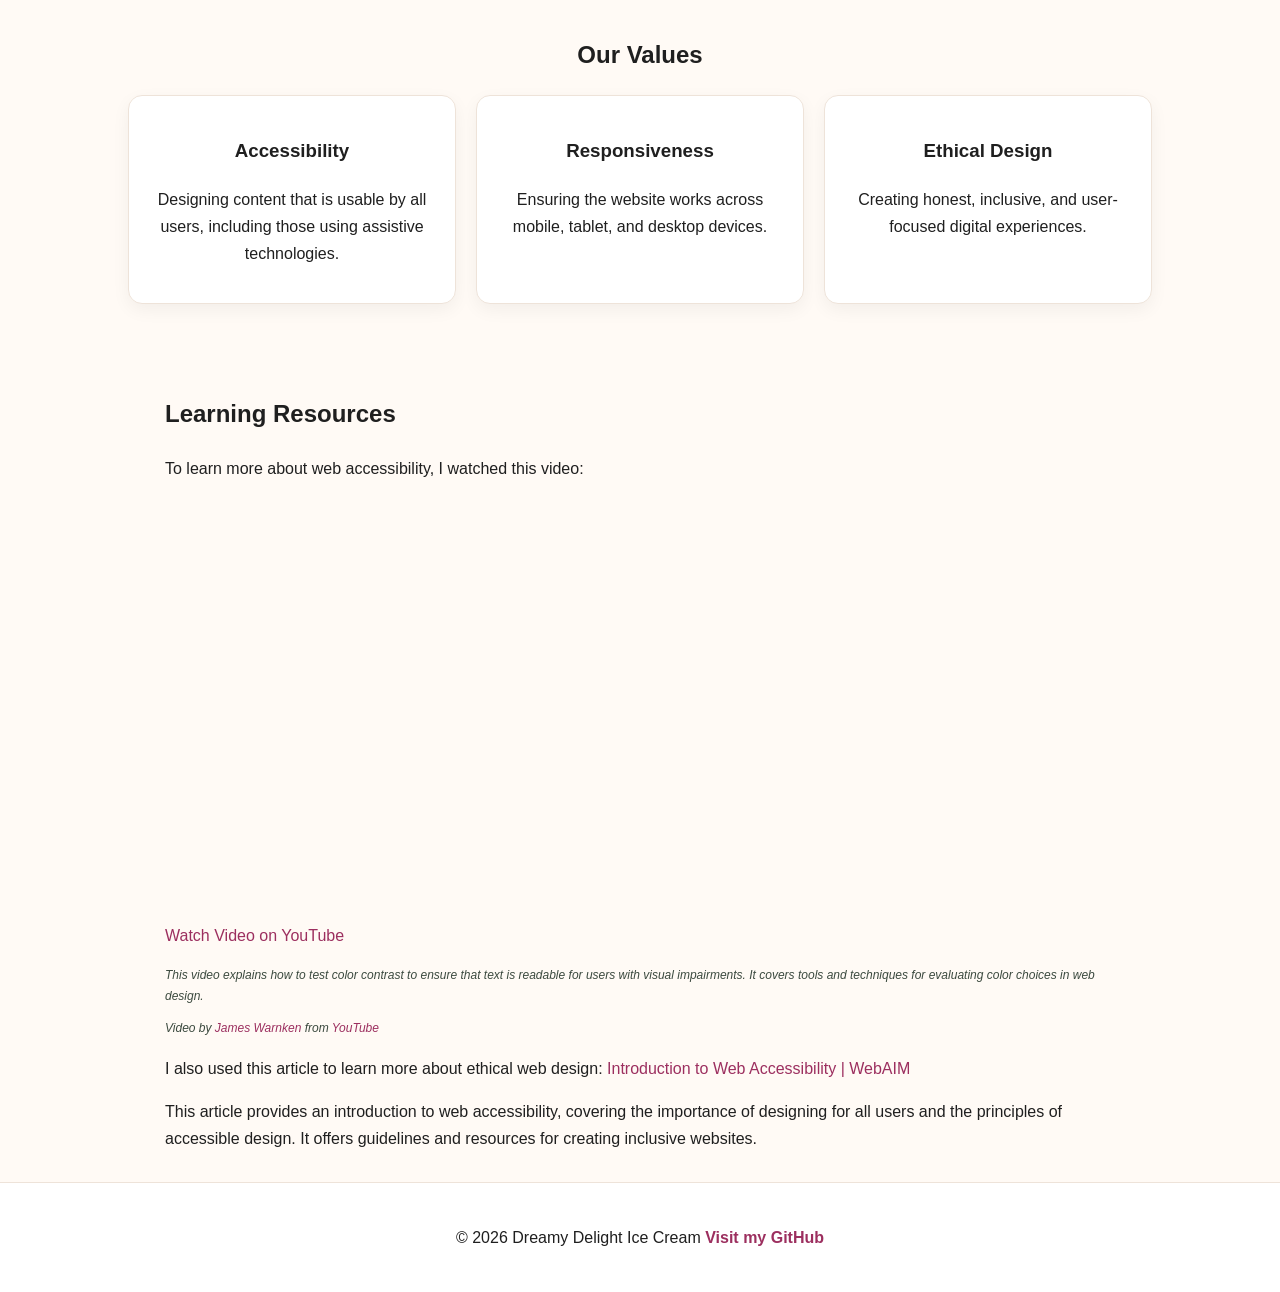
==== commit 20773047: "nabvar updated" ====
--- a/pages/about.html
+++ b/pages/about.html
@@ -22,21 +22,28 @@
     <div class="layout">
 
         <header class="site-header">
-            <div class="name">Dreamy Delight Ice Cream</div>
+            <div class="name">About Us</div>
 
+            
             <nav aria-label="Main Navigation">
                 <ul class="navbar-links">
                     <li><a href="../index.html">Home</a></li>
                     <li><a href="menu.html">Menu</a></li>
                     <li><a href="about.html">About</a></li>
                     <li><a href="contact.html">Contact</a></li>
-                    <li><a href="code-editor.html">Code Editor</a></li>
-                    <li><a href="semantic.html">Semantic HTML</a></li>
-                    <li><a href="css-layout.html">CSS Layout</a></li>
-                    <li><a href="accessibility.html">Accessibility</a></li>
-                    <li><a href="ethics.html">Ethics</a></li>
-                    <li><a href="validation.html">Validation</a></li>
-                    <li><a href="ai-use.html">AI Use</a></li>
+
+                    <li class="dropdown">
+                     <button class="dropbtn" aria-haspopup="true" aria-expanded="false"> More</button>
+                        <ul class="dropdown-menu">
+                            <li><a href="code-editor.html">Code Editor</a></li>
+                            <li><a href="semantic.html">Semantic HTML</a></li>
+                            <li><a href="css-layout.html">CSS Layout</a></li>
+                            <li><a href="accessibility.html">Accessibility</a></li>
+                            <li><a href="ethics.html">Ethics</a></li>
+                            <li><a href="validation.html">Validation</a></li>
+                            <li><a href="ai-use.html">AI Use</a></li>
+                        </ul>
+                    </li>
                 </ul>
             </nav>
         </header>
--- a/styles.css
+++ b/styles.css
@@ -64,6 +64,78 @@
 .navbar-links a:hover {
     color: var(--pink);
 }
+ 
+.dropdown {
+    position: relative;
+}
+ 
+.dropdown-menu {
+    position: absolute;
+    top: 100%;
+    left: 0;
+    background: white;
+    border: 1px solid #eee3d9;
+    border-radius: 10px;
+    padding: 10px 0;
+    list-style: none;
+    display: none;
+    min-width: 200px;
+    box-shadow: 0 8px 20px rgba(0,0,0,0.08);
+}
+ 
+.dropbtn {
+    background: var(--gold);
+    color: black;
+    border: none;
+    padding: 10px 16px;
+    border-radius: 10px;
+    font-weight: 600;
+    cursor: pointer;
+    transition: all 0.3s ease;
+}
+
+.dropbtn:hover,
+.dropbtn:focus {
+    background: #ffbf3f;
+    transform: scale(1.05);
+}
+
+.dropdown:hover .dropdown-menu {
+    display: block;
+    background-color: white;
+}
+ 
+.dropdown:focus-within .dropdown-menu {
+    display: block;
+}
+ 
+.dropdown-menu li {
+    padding: 8px 15px;
+}
+
+.dropdown-menu {
+    position: absolute;
+    top: 100%;
+    left: 0;
+    background: #ffffff;   /* force solid white */
+    opacity: 1;            /* ensure no transparency */
+    border: 1px solid #e6dcd2;
+    border-radius: 12px;
+    padding: 10px 0;
+    list-style: none;
+    display: none;
+    min-width: 220px;
+
+    box-shadow: 0 12px 30px rgba(0,0,0,0.15); /* stronger shadow */
+    z-index: 999;
+} 
+
+.dropdown:hover .dropdown-menu,
+.dropdown:focus-within .dropdown-menu {
+    opacity: 1;
+    transform: translateY(0);
+    pointer-events: auto;
+}
 
 .hero-full {
     min-height: 70vh;
@@ -114,8 +186,7 @@
 
 .button:hover,
 .button:focus {
-    transform: scale(1.05);
-    opacity: 0.9;
+    transform: scale(1.05); 
 }
 
 .btn:focus {
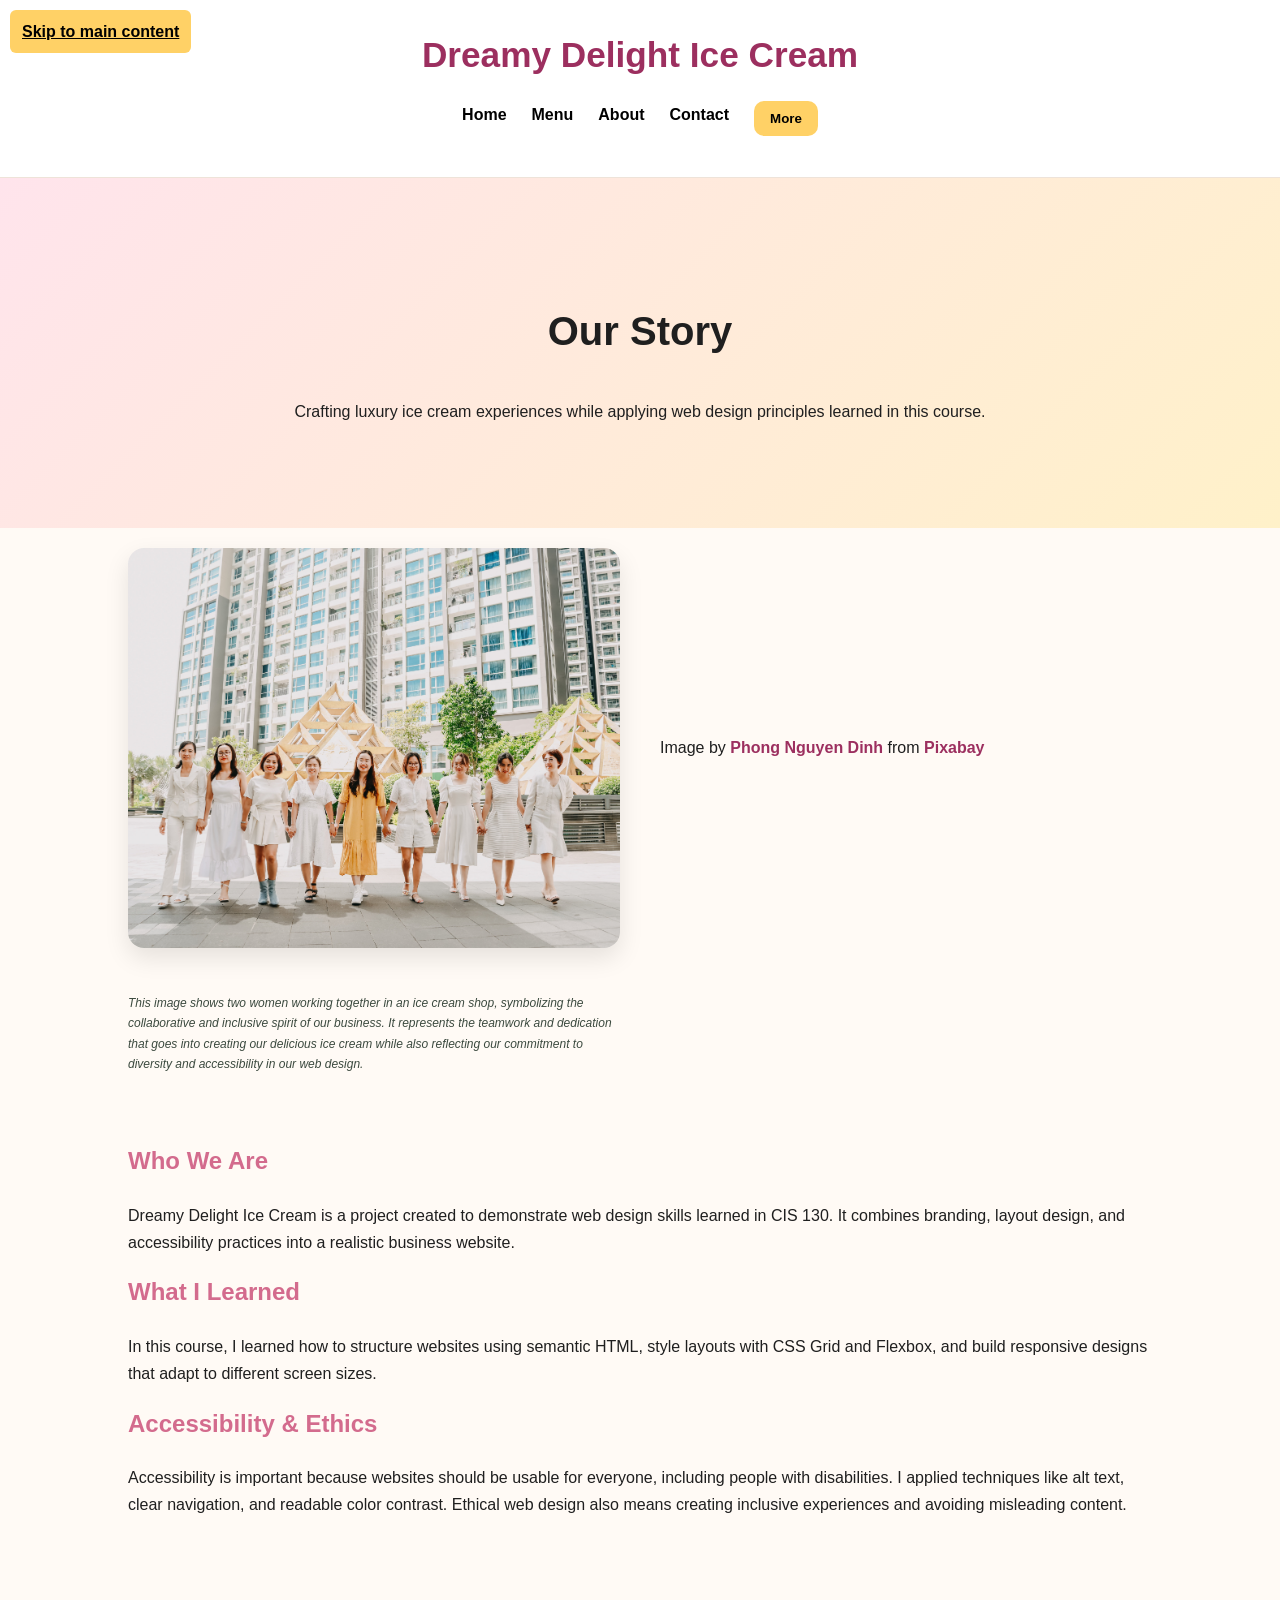
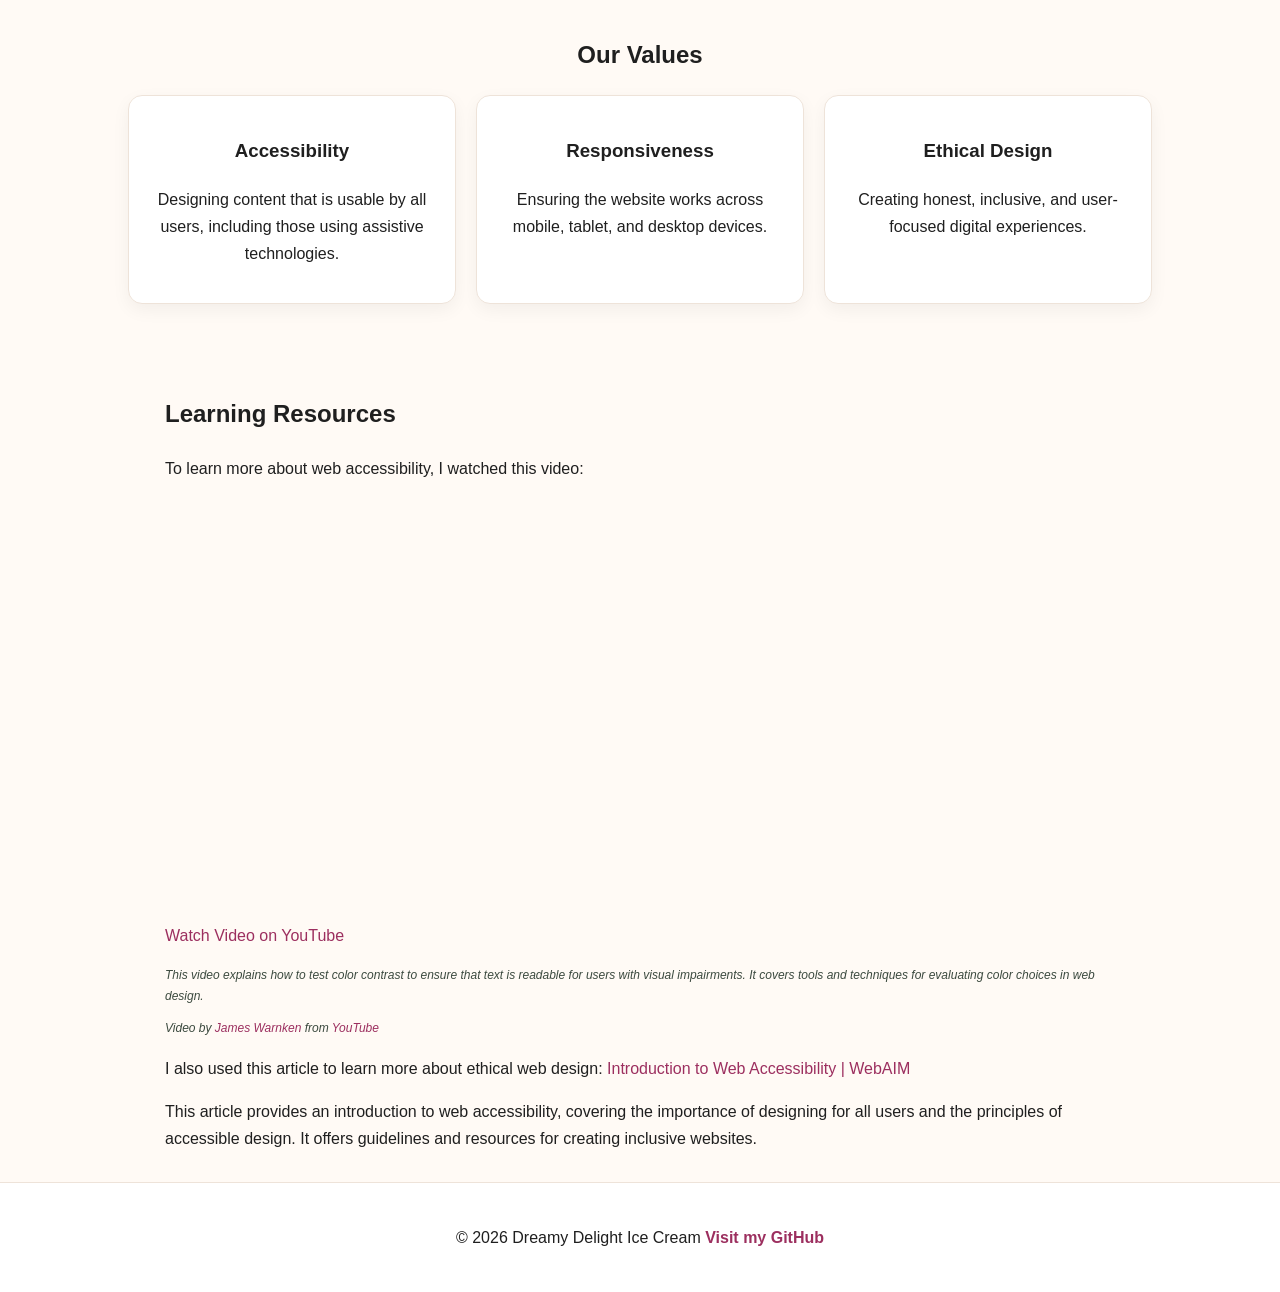
==== commit d29fb07f: "navbar updated" ====
--- a/pages/about.html
+++ b/pages/about.html
@@ -22,7 +22,7 @@
     <div class="layout">
 
         <header class="site-header">
-            <div class="name">About Us</div>
+            <div class="name">Dreamy Delight Ice Cream</div>
 
             
             <nav aria-label="Main Navigation">
